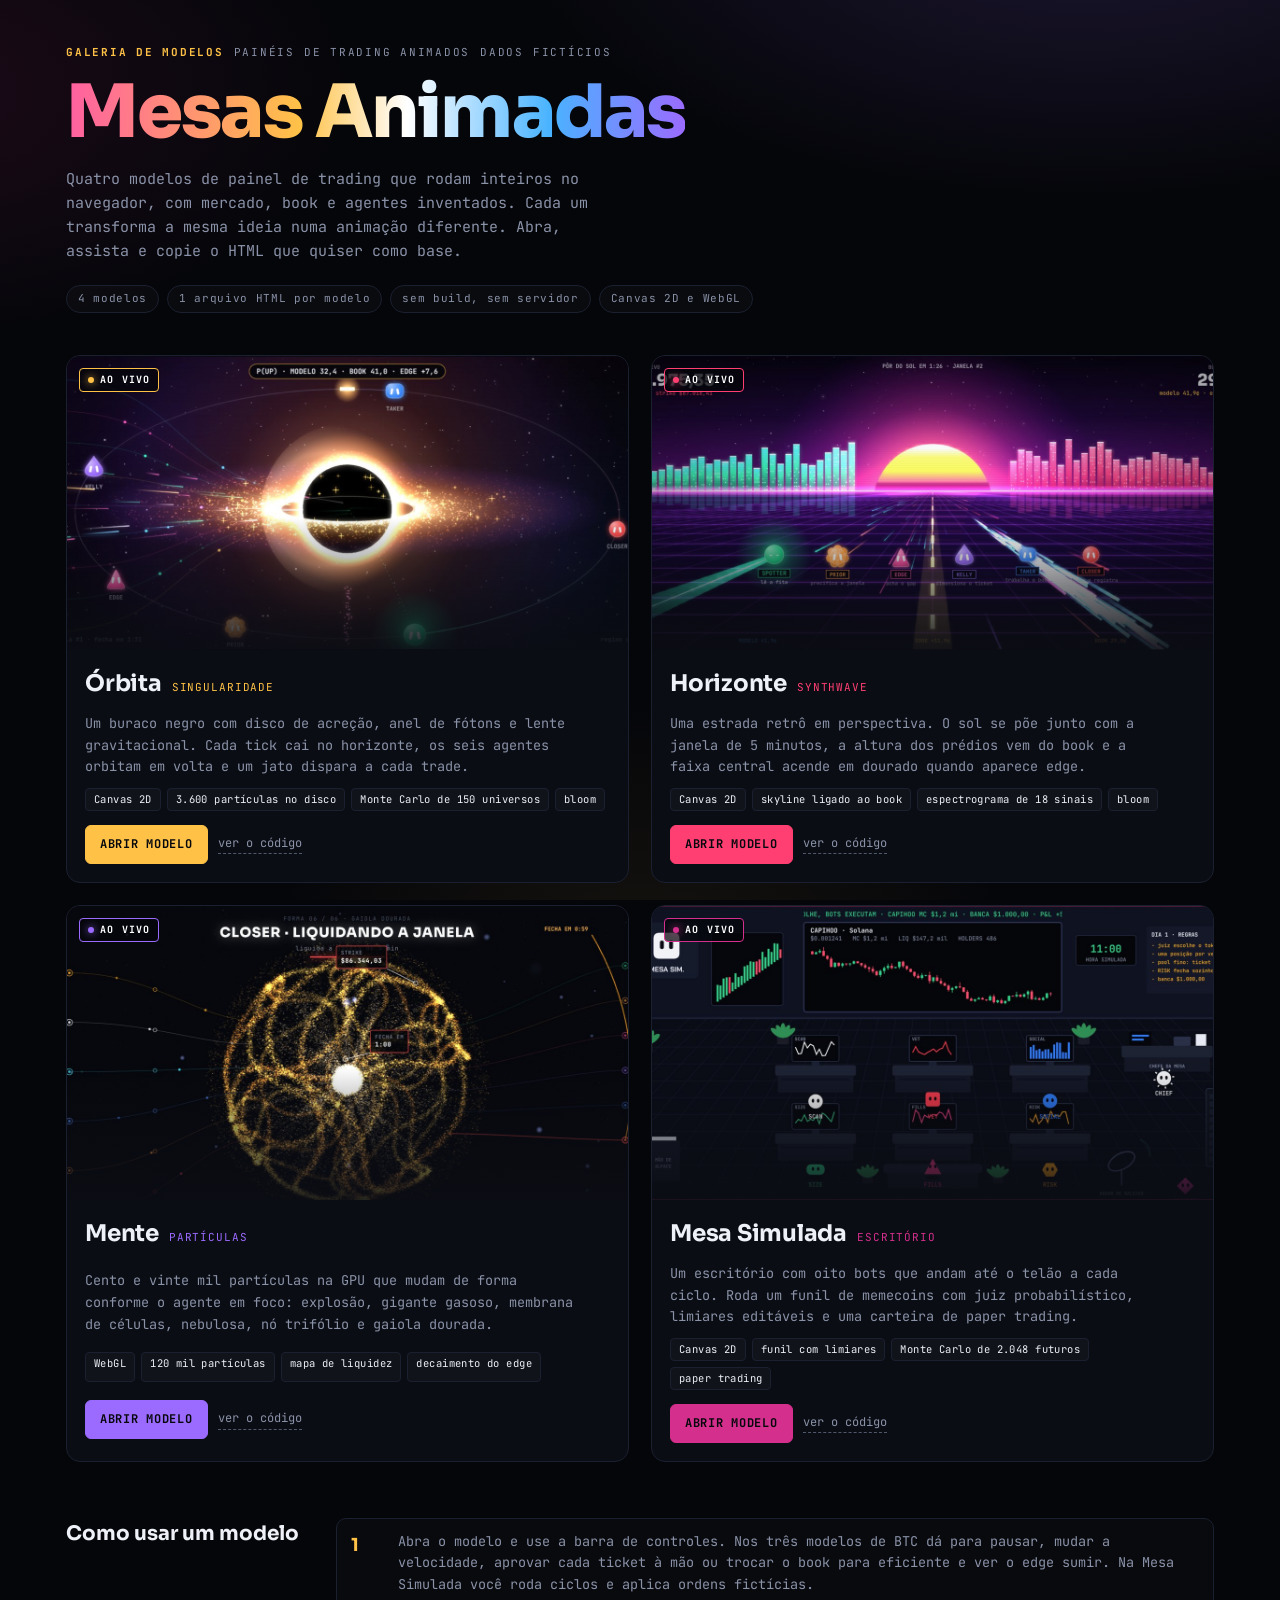
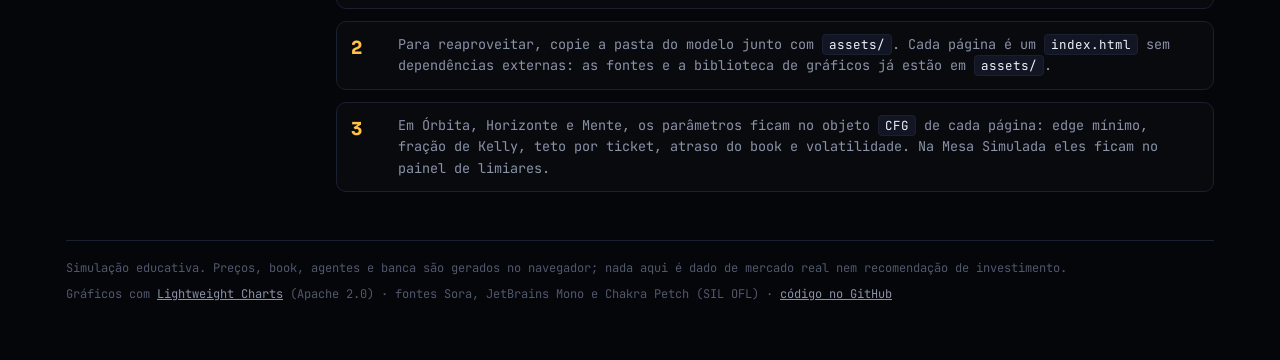
==== index.html @ a5a77b9b "Galeria Mesas Animadas com quatro modelos Adiciona a galeria e os modelos Órbita, Horizonte, Mente e" ====
<!doctype html>
<html lang="pt-BR">
<head>
<meta charset="utf-8">
<meta name="viewport" content="width=device-width, initial-scale=1, viewport-fit=cover">
<title>Mesas Animadas</title>
<meta name="description" content="Galeria de modelos de painéis de trading animados: Mesa Simulada, Órbita, Horizonte e Mente. Cada um é um HTML único que roda no navegador com dados fictícios.">
<meta property="og:title" content="Mesas Animadas">
<meta property="og:description" content="Quatro modelos de painel de trading animado, cada um num HTML único, rodando com dados fictícios.">
<meta property="og:image" content="https://lucas-reis-diniz.github.io/mesas-animadas/orbita/thumb.jpg">
<meta name="theme-color" content="#07080d">
<link rel="icon" href="assets/favicon.svg" type="image/svg+xml">
<link rel="stylesheet" href="assets/fonts.css">
<style>
/* Galeria: cabeçalho editorial curto, grade de cartões com prévia grande de cada modelo, notas de uso no fim */
:root{
  --bg:#05060a; --panel:#0b0d14; --line:#1b2030; --ink:#eef1f7; --muted:#8a92a8; --dim:#50586c;
  --magenta:#d42f8c; --gold:#ffc247; --pink:#ff3f72; --violet:#9b6bff; --cyan:#49b3ff;
  --font-display:'Sora','Segoe UI',system-ui,sans-serif;
  --font-mono:'JetBrains Mono',ui-monospace,'SFMono-Regular',Menlo,Consolas,monospace;
  color-scheme:dark;
}
*{box-sizing:border-box}
html,body{margin:0}
body{background:var(--bg);color:var(--ink);font-family:var(--font-mono);font-size:14px;line-height:1.6;
  background-image:radial-gradient(60rem 30rem at 85% -10%,rgba(155,107,255,.16),transparent 60%),radial-gradient(50rem 26rem at -10% 10%,rgba(212,47,140,.12),transparent 60%),radial-gradient(40rem 30rem at 50% 110%,rgba(255,194,71,.08),transparent 60%);background-attachment:fixed}
a{color:inherit}
.wrap{max-width:1180px;margin:0 auto;padding-inline:16px;padding-block:44px 56px}
.eyebrow{font-size:11px;letter-spacing:.16em;text-transform:uppercase;color:var(--muted);display:flex;gap:10px;align-items:center;flex-wrap:wrap}
.eyebrow b{color:var(--gold);font-weight:700}
h1{font-family:var(--font-display);font-weight:800;font-size:clamp(2.5rem,7vw,4.6rem);line-height:1;letter-spacing:-.025em;margin:14px 0 0;text-wrap:balance}
h1 span{background:linear-gradient(92deg,#ff5fa2 0%,#ffc247 38%,#ffffff 55%,#49b3ff 78%,#9b6bff 100%);-webkit-background-clip:text;background-clip:text;color:transparent}
.lede{max-width:60ch;color:var(--muted);font-size:15px;margin:18px 0 0}
.meta{display:flex;flex-wrap:wrap;gap:8px;margin-top:22px}
.meta span{font-size:11px;letter-spacing:.06em;border:1px solid var(--line);border-radius:999px;padding:4px 11px;color:var(--muted);background:rgba(255,255,255,.02)}
.grid{display:grid;gap:22px;grid-template-columns:minmax(0,1fr);margin-top:42px}
@media (min-width:860px){.grid{grid-template-columns:repeat(2,minmax(0,1fr))}}
.card{--c:#fff;position:relative;display:flex;flex-direction:column;background:var(--panel);border:1px solid var(--line);border-radius:14px;overflow:hidden;transition:transform .25s ease,border-color .25s ease,box-shadow .25s ease}
.card:hover,.card:focus-within{transform:translateY(-3px);border-color:var(--c);box-shadow:0 18px 48px -22px var(--c)}
.shot{display:block;position:relative;aspect-ratio:1200/630;max-width:100%;overflow:hidden;background:#000}
.shot img{display:block;width:100%;height:100%;object-fit:cover;transition:transform .5s ease}
.card:hover .shot img{transform:scale(1.035)}
.shot::after{content:"";position:absolute;inset:0;background:linear-gradient(180deg,transparent 55%,rgba(11,13,20,.9));pointer-events:none}
.live{position:absolute;left:12px;top:12px;z-index:1;font-size:10px;font-weight:700;letter-spacing:.12em;text-transform:uppercase;color:#fff;background:rgba(5,6,10,.72);border:1px solid var(--c);border-radius:4px;padding:3px 8px;display:flex;gap:6px;align-items:center}
.live i{width:6px;height:6px;border-radius:50%;background:var(--c);box-shadow:0 0 8px var(--c);animation:blink 1.6s ease-in-out infinite}
@keyframes blink{50%{opacity:.25}}
.body{padding:16px 18px 18px;display:grid;gap:10px;flex:1}
.name{display:flex;align-items:baseline;gap:10px;flex-wrap:wrap}
.name h2{margin:0;font-family:var(--font-display);font-weight:700;font-size:23px;letter-spacing:-.01em}
.name small{font-size:11px;letter-spacing:.08em;color:var(--c);text-transform:uppercase}
.body p{margin:0;color:var(--muted);font-size:13.5px;max-width:62ch}
.tech{display:flex;flex-wrap:wrap;gap:6px}
.tech span{font-size:10.5px;letter-spacing:.04em;color:var(--ink);border:1px solid var(--line);border-radius:4px;padding:2px 8px;background:rgba(255,255,255,.025)}
.actions{display:flex;flex-wrap:wrap;gap:10px;margin-top:4px;align-items:center}
.btn{font-weight:700;font-size:12px;letter-spacing:.06em;text-transform:uppercase;text-decoration:none;border-radius:6px;padding:9px 14px;border:1px solid var(--c);color:#07080d;background:var(--c)}
.btn:hover{filter:brightness(1.1)}
.ghost{font-size:12px;color:var(--muted);text-decoration:none;border-bottom:1px dashed var(--dim)}
.ghost:hover{color:var(--ink)}
a:focus-visible{outline:2px solid var(--cyan);outline-offset:3px;border-radius:4px}
.how{margin-top:56px;display:grid;gap:14px;grid-template-columns:minmax(0,1fr)}
@media (min-width:860px){.how{grid-template-columns:16rem minmax(0,1fr)}}
.how h3{margin:0;font-family:var(--font-display);font-weight:700;font-size:20px}
.steps{display:grid;gap:12px}
.step{display:grid;grid-template-columns:2.2rem minmax(0,1fr);gap:12px;align-items:start;padding:12px 14px;border:1px solid var(--line);border-radius:10px;background:rgba(255,255,255,.015)}
.step b{font-family:var(--font-display);font-size:18px;color:var(--gold)}
.step p{margin:0;color:var(--muted);font-size:13.5px}
.step code{font-family:var(--font-mono);font-size:12.5px;color:var(--ink);background:#121624;border:1px solid var(--line);border-radius:4px;padding:1px 6px}
footer{margin-top:48px;padding-top:18px;border-top:1px solid var(--line);color:var(--dim);font-size:12px;display:grid;gap:6px}
footer a{color:var(--muted)}
@media (prefers-reduced-motion: reduce){.card,.shot img{transition:none}.live i{animation:none}}
</style>
</head>
<body>
<div class="wrap">
  <header>
    <div class="eyebrow"><b>galeria de modelos</b><span>painéis de trading animados</span><span>dados fictícios</span></div>
    <h1><span>Mesas Animadas</span></h1>
    <p class="lede">Quatro modelos de painel de trading que rodam inteiros no navegador, com mercado, book e agentes inventados. Cada um transforma a mesma ideia numa animação diferente. Abra, assista e copie o HTML que quiser como base.</p>
    <div class="meta"><span>4 modelos</span><span>1 arquivo HTML por modelo</span><span>sem build, sem servidor</span><span>Canvas 2D e WebGL</span></div>
  </header>

  <main class="grid">
    <article class="card" style="--c:#ffc247">
      <a class="shot" href="orbita/" aria-label="Abrir o modelo Órbita"><span class="live"><i></i>ao vivo</span><img src="orbita/thumb.jpg" alt="Buraco negro com disco de acreção dourado e seis agentes em órbita" width="1200" height="630"></a>
      <div class="body">
        <div class="name"><h2>Órbita</h2><small>singularidade</small></div>
        <p>Um buraco negro com disco de acreção, anel de fótons e lente gravitacional. Cada tick cai no horizonte, os seis agentes orbitam em volta e um jato dispara a cada trade.</p>
        <div class="tech"><span>Canvas 2D</span><span>3.600 partículas no disco</span><span>Monte Carlo de 150 universos</span><span>bloom</span></div>
        <div class="actions"><a class="btn" href="orbita/">Abrir modelo</a><a class="ghost" href="https://github.com/lucas-reis-diniz/mesas-animadas/blob/main/orbita/index.html">ver o código</a></div>
      </div>
    </article>

    <article class="card" style="--c:#ff3f72">
      <a class="shot" href="horizonte/" aria-label="Abrir o modelo Horizonte"><span class="live"><i></i>ao vivo</span><img src="horizonte/thumb.jpg" alt="Estrada synthwave com sol listrado, prédios neon e seis agentes sobre as faixas" width="1200" height="630"></a>
      <div class="body">
        <div class="name"><h2>Horizonte</h2><small>synthwave</small></div>
        <p>Uma estrada retrô em perspectiva. O sol se põe junto com a janela de 5 minutos, a altura dos prédios vem do book e a faixa central acende em dourado quando aparece edge.</p>
        <div class="tech"><span>Canvas 2D</span><span>skyline ligado ao book</span><span>espectrograma de 18 sinais</span><span>bloom</span></div>
        <div class="actions"><a class="btn" href="horizonte/">Abrir modelo</a><a class="ghost" href="https://github.com/lucas-reis-diniz/mesas-animadas/blob/main/horizonte/index.html">ver o código</a></div>
      </div>
    </article>

    <article class="card" style="--c:#9b6bff">
      <a class="shot" href="mente/" aria-label="Abrir o modelo Mente"><span class="live"><i></i>ao vivo</span><img src="mente/thumb.jpg" alt="Nuvem de partículas formando uma gaiola dourada, com cartões de sinal e agentes ligados por linhas" width="1200" height="630" loading="lazy"></a>
      <div class="body">
        <div class="name"><h2>Mente</h2><small>partículas</small></div>
        <p>Cento e vinte mil partículas na GPU que mudam de forma conforme o agente em foco: explosão, gigante gasoso, membrana de células, nebulosa, nó trifólio e gaiola dourada.</p>
        <div class="tech"><span>WebGL</span><span>120 mil partículas</span><span>mapa de liquidez</span><span>decaimento do edge</span></div>
        <div class="actions"><a class="btn" href="mente/">Abrir modelo</a><a class="ghost" href="https://github.com/lucas-reis-diniz/mesas-animadas/blob/main/mente/index.html">ver o código</a></div>
      </div>
    </article>

    <article class="card" style="--c:#d42f8c">
      <a class="shot" href="mesa-simulada/" aria-label="Abrir o modelo Mesa Simulada"><span class="live"><i></i>ao vivo</span><img src="mesa-simulada/thumb.jpg" alt="Escritório visto de cima com bots coloridos andando entre as mesas e um telão de velas" width="1200" height="630" loading="lazy"></a>
      <div class="body">
        <div class="name"><h2>Mesa Simulada</h2><small>escritório</small></div>
        <p>Um escritório com oito bots que andam até o telão a cada ciclo. Roda um funil de memecoins com juiz probabilístico, limiares editáveis e uma carteira de paper trading.</p>
        <div class="tech"><span>Canvas 2D</span><span>funil com limiares</span><span>Monte Carlo de 2.048 futuros</span><span>paper trading</span></div>
        <div class="actions"><a class="btn" href="mesa-simulada/">Abrir modelo</a><a class="ghost" href="https://github.com/lucas-reis-diniz/mesas-animadas/blob/main/mesa-simulada/index.html">ver o código</a></div>
      </div>
    </article>
  </main>

  <section class="how" aria-label="Como usar os modelos">
    <h3>Como usar um modelo</h3>
    <div class="steps">
      <div class="step"><b>1</b><p>Abra o modelo e use a barra de controles. Nos três modelos de BTC dá para pausar, mudar a velocidade, aprovar cada ticket à mão ou trocar o book para eficiente e ver o edge sumir. Na Mesa Simulada você roda ciclos e aplica ordens fictícias.</p></div>
      <div class="step"><b>2</b><p>Para reaproveitar, copie a pasta do modelo junto com <code>assets/</code>. Cada página é um <code>index.html</code> sem dependências externas: as fontes e a biblioteca de gráficos já estão em <code>assets/</code>.</p></div>
      <div class="step"><b>3</b><p>Em Órbita, Horizonte e Mente, os parâmetros ficam no objeto <code>CFG</code> de cada página: edge mínimo, fração de Kelly, teto por ticket, atraso do book e volatilidade. Na Mesa Simulada eles ficam no painel de limiares.</p></div>
    </div>
  </section>

  <footer>
    <div>Simulação educativa. Preços, book, agentes e banca são gerados no navegador; nada aqui é dado de mercado real nem recomendação de investimento.</div>
    <div>Gráficos com <a href="https://github.com/tradingview/lightweight-charts">Lightweight Charts</a> (Apache 2.0) · fontes Sora, JetBrains Mono e Chakra Petch (SIL OFL) · <a href="https://github.com/lucas-reis-diniz/mesas-animadas">código no GitHub</a></div>
  </footer>
</div>
</body>
</html>
---- assets/fonts.css ----
/* Fontes servidas pelo próprio site (SIL Open Font License, ver assets/fonts/OFL-*.txt) */
@font-face{font-family:'Sora';font-style:normal;font-weight:600;font-display:swap;src:url(fonts/sora-latin-600-normal.woff2) format('woff2')}
@font-face{font-family:'Sora';font-style:normal;font-weight:700;font-display:swap;src:url(fonts/sora-latin-700-normal.woff2) format('woff2')}
@font-face{font-family:'Sora';font-style:normal;font-weight:800;font-display:swap;src:url(fonts/sora-latin-800-normal.woff2) format('woff2')}
@font-face{font-family:'JetBrains Mono';font-style:normal;font-weight:400;font-display:swap;src:url(fonts/jetbrains-mono-latin-400-normal.woff2) format('woff2')}
@font-face{font-family:'JetBrains Mono';font-style:normal;font-weight:500;font-display:swap;src:url(fonts/jetbrains-mono-latin-500-normal.woff2) format('woff2')}
@font-face{font-family:'JetBrains Mono';font-style:normal;font-weight:700;font-display:swap;src:url(fonts/jetbrains-mono-latin-700-normal.woff2) format('woff2')}
@font-face{font-family:'Chakra Petch';font-style:normal;font-weight:600;font-display:swap;src:url(fonts/chakra-petch-latin-600-normal.woff2) format('woff2')}
@font-face{font-family:'Chakra Petch';font-style:normal;font-weight:700;font-display:swap;src:url(fonts/chakra-petch-latin-700-normal.woff2) format('woff2')}
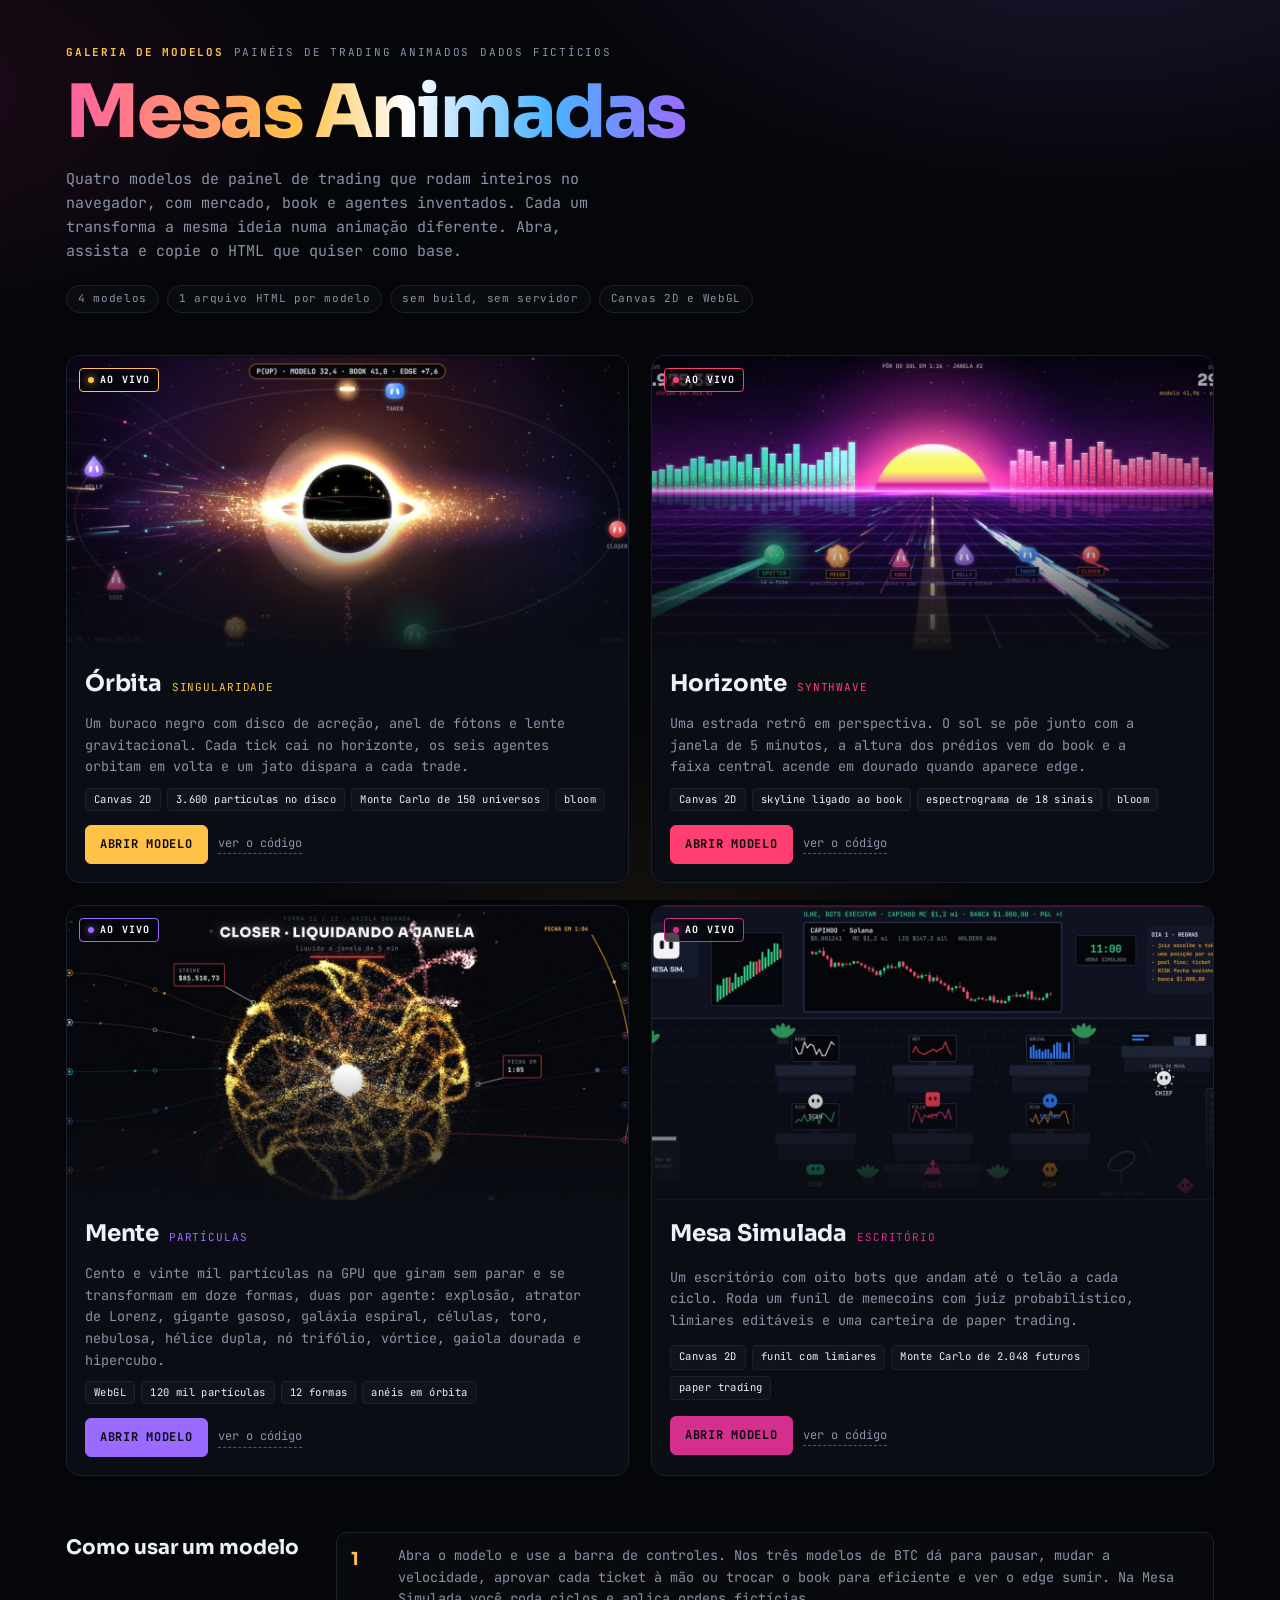
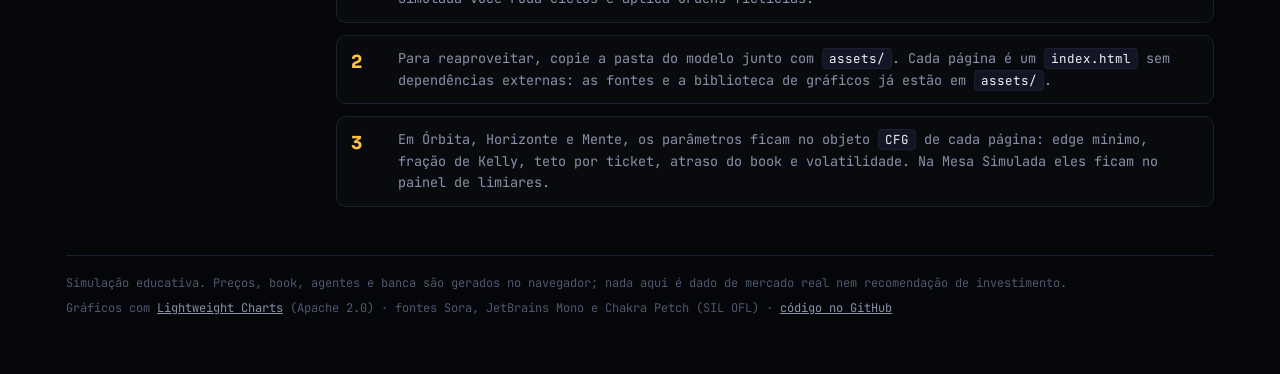
==== commit 1081f48c: "Mente: doze formas, giro contínuo e anéis em órbita Cada agente ganha duas formas (explosão e atrato" ====
--- a/index.html
+++ b/index.html
@@ -104,8 +104,8 @@
       <a class="shot" href="mente/" aria-label="Abrir o modelo Mente"><span class="live"><i></i>ao vivo</span><img src="mente/thumb.jpg" alt="Nuvem de partículas formando uma gaiola dourada, com cartões de sinal e agentes ligados por linhas" width="1200" height="630" loading="lazy"></a>
       <div class="body">
         <div class="name"><h2>Mente</h2><small>partículas</small></div>
-        <p>Cento e vinte mil partículas na GPU que mudam de forma conforme o agente em foco: explosão, gigante gasoso, membrana de células, nebulosa, nó trifólio e gaiola dourada.</p>
-        <div class="tech"><span>WebGL</span><span>120 mil partículas</span><span>mapa de liquidez</span><span>decaimento do edge</span></div>
+        <p>Cento e vinte mil partículas na GPU que giram sem parar e se transformam em doze formas, duas por agente: explosão, atrator de Lorenz, gigante gasoso, galáxia espiral, células, toro, nebulosa, hélice dupla, nó trifólio, vórtice, gaiola dourada e hipercubo.</p>
+        <div class="tech"><span>WebGL</span><span>120 mil partículas</span><span>12 formas</span><span>anéis em órbita</span></div>
         <div class="actions"><a class="btn" href="mente/">Abrir modelo</a><a class="ghost" href="https://github.com/lucas-reis-diniz/mesas-animadas/blob/main/mente/index.html">ver o código</a></div>
       </div>
     </article>
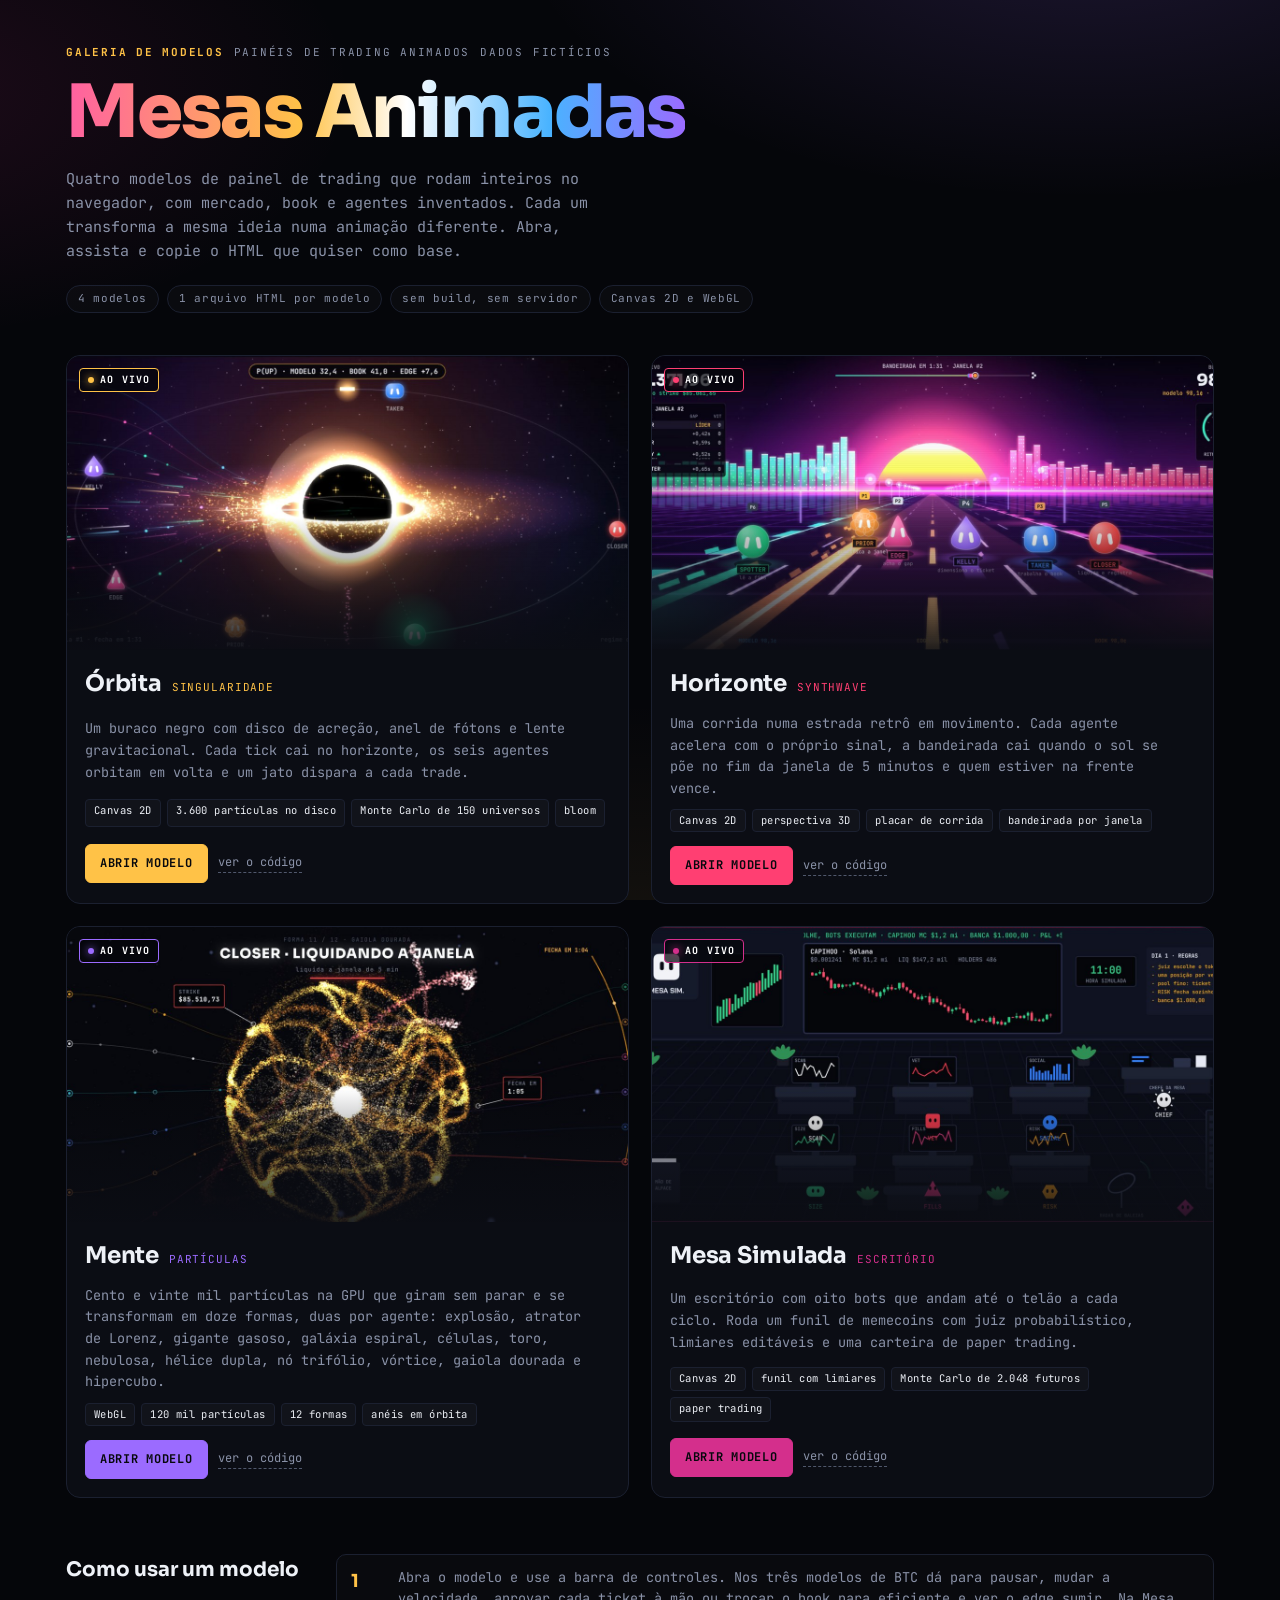
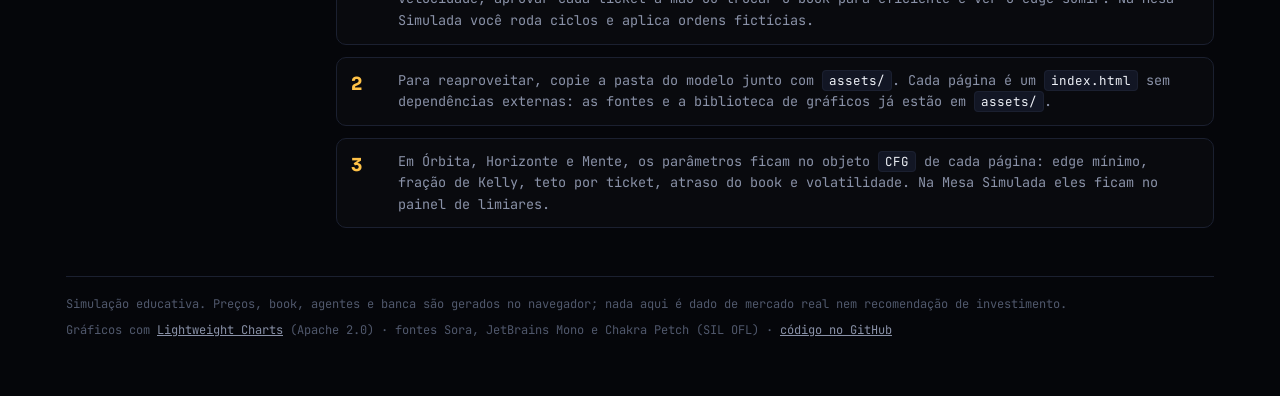
==== commit 70c63b32: "Horizonte: corrida entre os agentes com a estrada em movimento A estrada agora tem perspectiva real " ====
--- a/index.html
+++ b/index.html
@@ -94,8 +94,8 @@
       <a class="shot" href="horizonte/" aria-label="Abrir o modelo Horizonte"><span class="live"><i></i>ao vivo</span><img src="horizonte/thumb.jpg" alt="Estrada synthwave com sol listrado, prédios neon e seis agentes sobre as faixas" width="1200" height="630"></a>
       <div class="body">
         <div class="name"><h2>Horizonte</h2><small>synthwave</small></div>
-        <p>Uma estrada retrô em perspectiva. O sol se põe junto com a janela de 5 minutos, a altura dos prédios vem do book e a faixa central acende em dourado quando aparece edge.</p>
-        <div class="tech"><span>Canvas 2D</span><span>skyline ligado ao book</span><span>espectrograma de 18 sinais</span><span>bloom</span></div>
+        <p>Uma corrida numa estrada retrô em movimento. Cada agente acelera com o próprio sinal, a bandeirada cai quando o sol se põe no fim da janela de 5 minutos e quem estiver na frente vence.</p>
+        <div class="tech"><span>Canvas 2D</span><span>perspectiva 3D</span><span>placar de corrida</span><span>bandeirada por janela</span></div>
         <div class="actions"><a class="btn" href="horizonte/">Abrir modelo</a><a class="ghost" href="https://github.com/lucas-reis-diniz/mesas-animadas/blob/main/horizonte/index.html">ver o código</a></div>
       </div>
     </article>
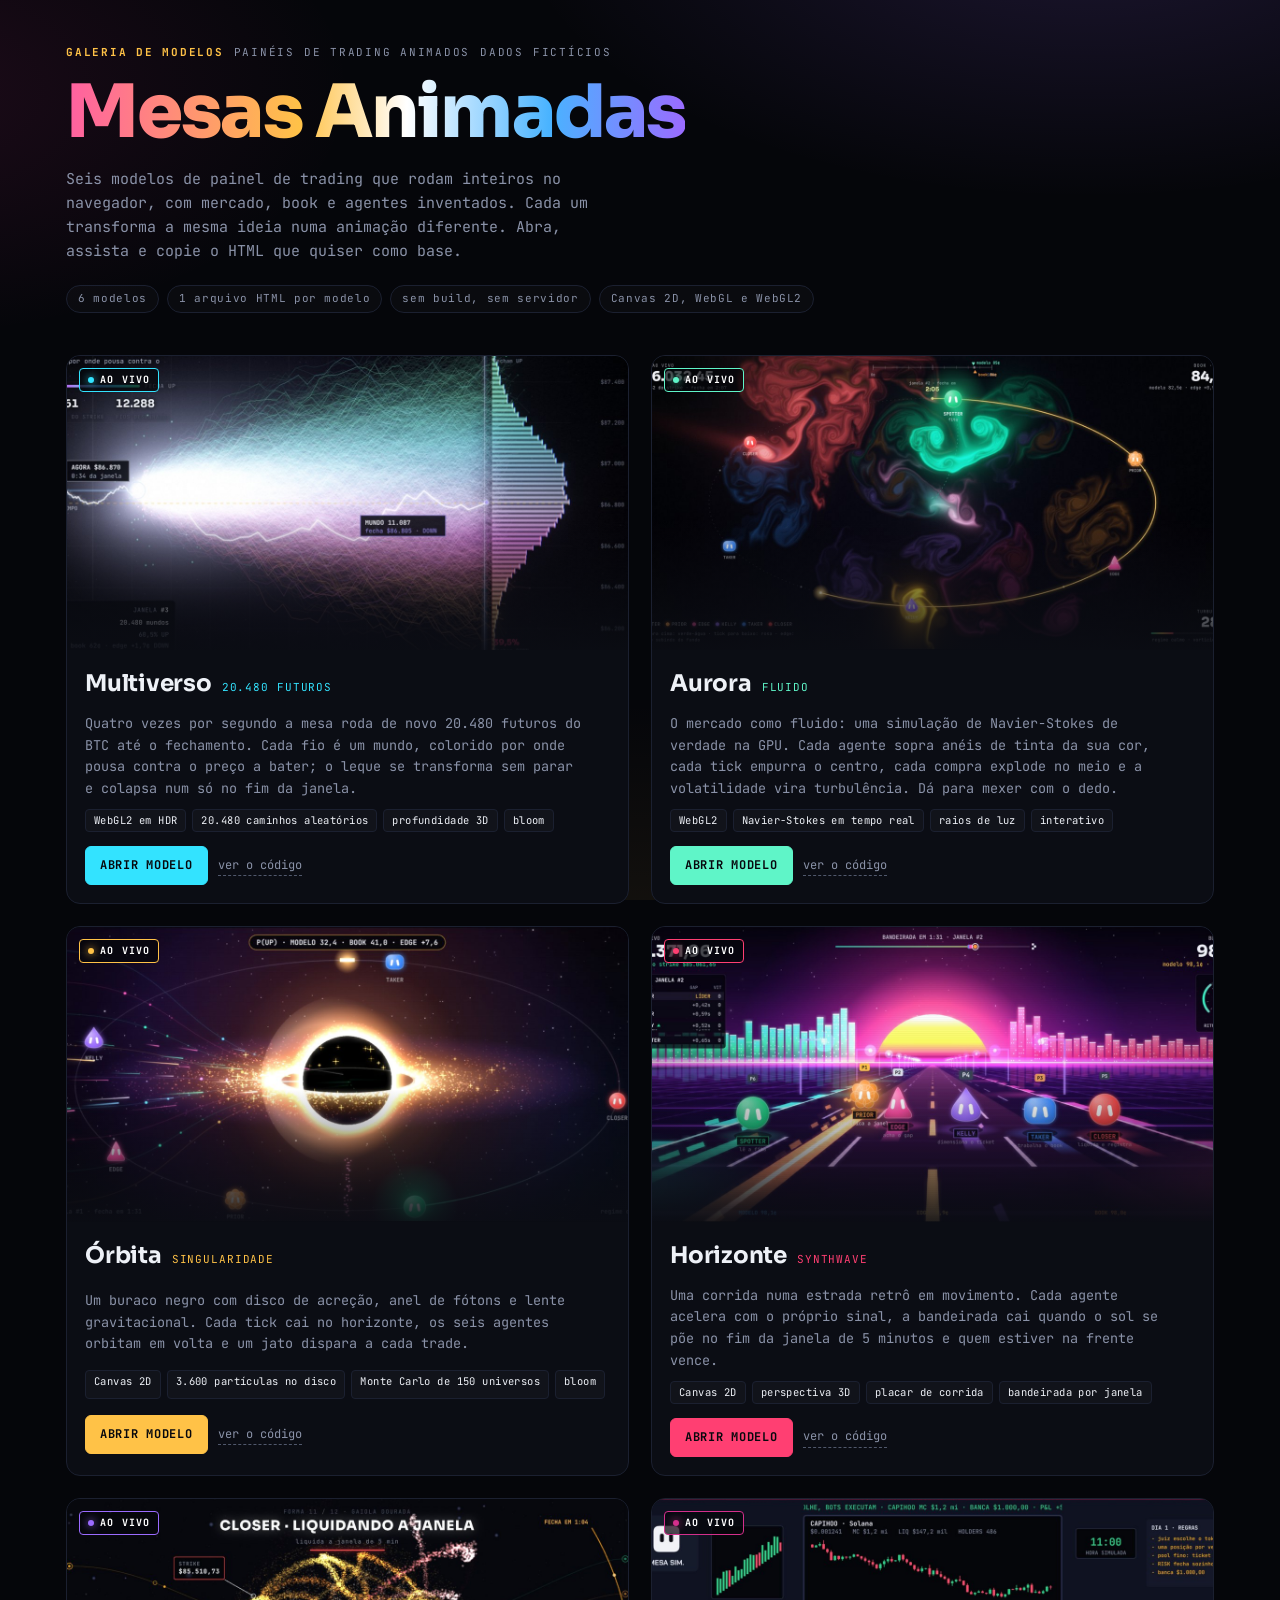
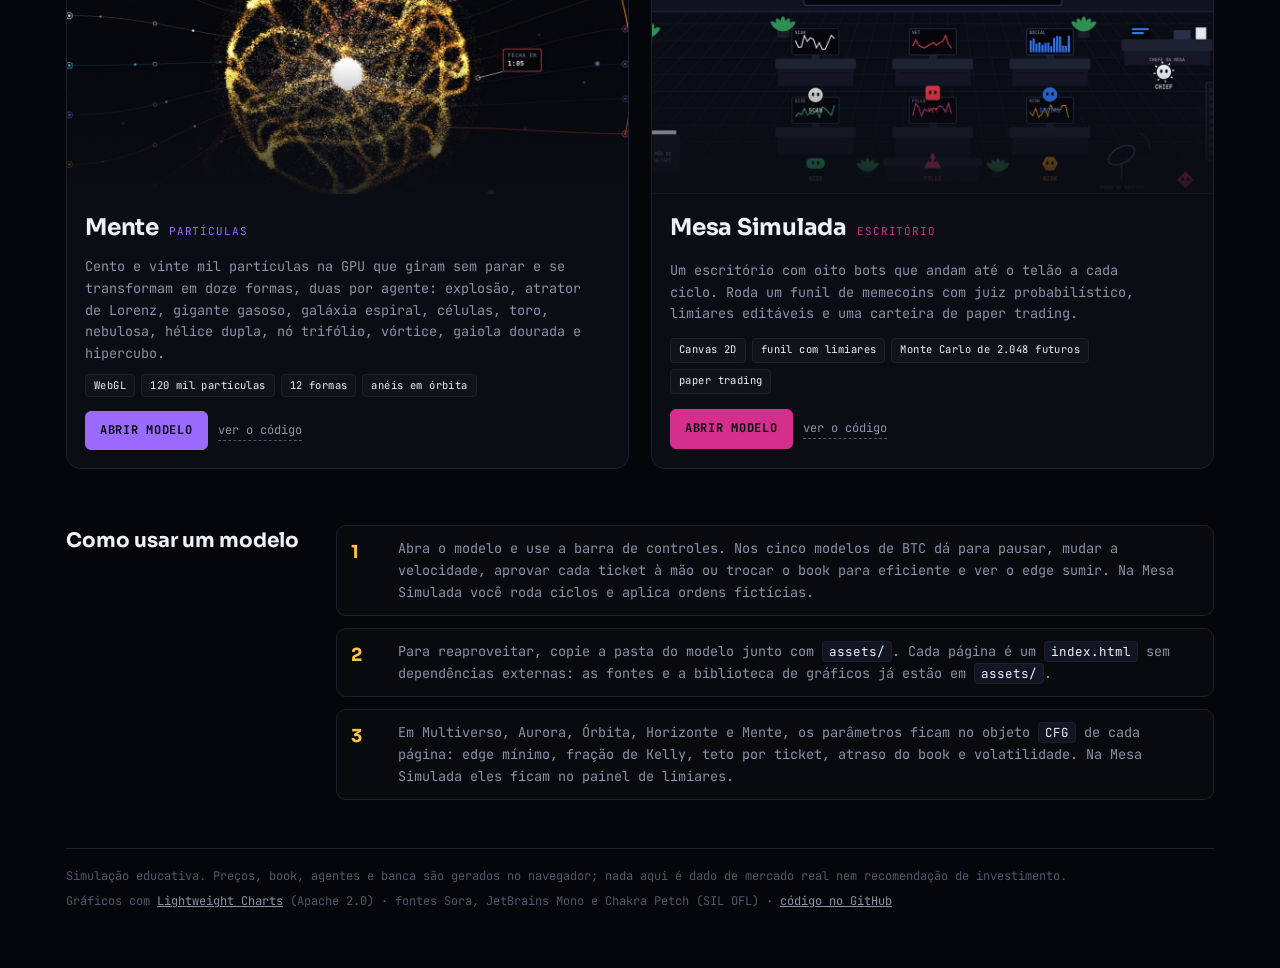
==== commit f37d2d08: "Multiverso e Aurora: dois modelos novos em WebGL2 Multiverso desenha os 20.480 futuros do BTC até o " ====
--- a/index.html
+++ b/index.html
@@ -4,10 +4,10 @@
 <meta charset="utf-8">
 <meta name="viewport" content="width=device-width, initial-scale=1, viewport-fit=cover">
 <title>Mesas Animadas</title>
-<meta name="description" content="Galeria de modelos de painéis de trading animados: Mesa Simulada, Órbita, Horizonte e Mente. Cada um é um HTML único que roda no navegador com dados fictícios.">
+<meta name="description" content="Galeria de modelos de painéis de trading animados: Multiverso, Aurora, Órbita, Horizonte, Mente e Mesa Simulada. Cada um é um HTML único que roda no navegador com dados fictícios.">
 <meta property="og:title" content="Mesas Animadas">
-<meta property="og:description" content="Quatro modelos de painel de trading animado, cada um num HTML único, rodando com dados fictícios.">
-<meta property="og:image" content="https://lucas-reis-diniz.github.io/mesas-animadas/orbita/thumb.jpg">
+<meta property="og:description" content="Seis modelos de painel de trading animado, cada um num HTML único, rodando com dados fictícios.">
+<meta property="og:image" content="https://lucas-reis-diniz.github.io/mesas-animadas/multiverso/thumb.jpg">
 <meta name="theme-color" content="#07080d">
 <link rel="icon" href="assets/favicon.svg" type="image/svg+xml">
 <link rel="stylesheet" href="assets/fonts.css">
@@ -75,11 +75,31 @@
   <header>
     <div class="eyebrow"><b>galeria de modelos</b><span>painéis de trading animados</span><span>dados fictícios</span></div>
     <h1><span>Mesas Animadas</span></h1>
-    <p class="lede">Quatro modelos de painel de trading que rodam inteiros no navegador, com mercado, book e agentes inventados. Cada um transforma a mesma ideia numa animação diferente. Abra, assista e copie o HTML que quiser como base.</p>
-    <div class="meta"><span>4 modelos</span><span>1 arquivo HTML por modelo</span><span>sem build, sem servidor</span><span>Canvas 2D e WebGL</span></div>
+    <p class="lede">Seis modelos de painel de trading que rodam inteiros no navegador, com mercado, book e agentes inventados. Cada um transforma a mesma ideia numa animação diferente. Abra, assista e copie o HTML que quiser como base.</p>
+    <div class="meta"><span>6 modelos</span><span>1 arquivo HTML por modelo</span><span>sem build, sem servidor</span><span>Canvas 2D, WebGL e WebGL2</span></div>
   </header>
 
   <main class="grid">
+    <article class="card" style="--c:#33e3ff">
+      <a class="shot" href="multiverso/" aria-label="Abrir o modelo Multiverso"><span class="live"><i></i>ao vivo</span><img src="multiverso/thumb.jpg" alt="Leque de milhares de futuros do preço saindo do presente, brancos no núcleo, ciano em cima e rosa embaixo, pousando numa cortina de barras" width="1200" height="630"></a>
+      <div class="body">
+        <div class="name"><h2>Multiverso</h2><small>20.480 futuros</small></div>
+        <p>Quatro vezes por segundo a mesa roda de novo 20.480 futuros do BTC até o fechamento. Cada fio é um mundo, colorido por onde pousa contra o preço a bater; o leque se transforma sem parar e colapsa num só no fim da janela.</p>
+        <div class="tech"><span>WebGL2 em HDR</span><span>20.480 caminhos aleatórios</span><span>profundidade 3D</span><span>bloom</span></div>
+        <div class="actions"><a class="btn" href="multiverso/">Abrir modelo</a><a class="ghost" href="https://github.com/lucas-reis-diniz/mesas-animadas/blob/main/multiverso/index.html">ver o código</a></div>
+      </div>
+    </article>
+
+    <article class="card" style="--c:#5ff5c8">
+      <a class="shot" href="aurora/" aria-label="Abrir o modelo Aurora"><span class="live"><i></i>ao vivo</span><img src="aurora/thumb.jpg" alt="Tinta colorida girando num fluido escuro, soprada por seis agentes em órbita" width="1200" height="630"></a>
+      <div class="body">
+        <div class="name"><h2>Aurora</h2><small>fluido</small></div>
+        <p>O mercado como fluido: uma simulação de Navier-Stokes de verdade na GPU. Cada agente sopra anéis de tinta da sua cor, cada tick empurra o centro, cada compra explode no meio e a volatilidade vira turbulência. Dá para mexer com o dedo.</p>
+        <div class="tech"><span>WebGL2</span><span>Navier-Stokes em tempo real</span><span>raios de luz</span><span>interativo</span></div>
+        <div class="actions"><a class="btn" href="aurora/">Abrir modelo</a><a class="ghost" href="https://github.com/lucas-reis-diniz/mesas-animadas/blob/main/aurora/index.html">ver o código</a></div>
+      </div>
+    </article>
+
     <article class="card" style="--c:#ffc247">
       <a class="shot" href="orbita/" aria-label="Abrir o modelo Órbita"><span class="live"><i></i>ao vivo</span><img src="orbita/thumb.jpg" alt="Buraco negro com disco de acreção dourado e seis agentes em órbita" width="1200" height="630"></a>
       <div class="body">
@@ -124,9 +144,9 @@
   <section class="how" aria-label="Como usar os modelos">
     <h3>Como usar um modelo</h3>
     <div class="steps">
-      <div class="step"><b>1</b><p>Abra o modelo e use a barra de controles. Nos três modelos de BTC dá para pausar, mudar a velocidade, aprovar cada ticket à mão ou trocar o book para eficiente e ver o edge sumir. Na Mesa Simulada você roda ciclos e aplica ordens fictícias.</p></div>
+      <div class="step"><b>1</b><p>Abra o modelo e use a barra de controles. Nos cinco modelos de BTC dá para pausar, mudar a velocidade, aprovar cada ticket à mão ou trocar o book para eficiente e ver o edge sumir. Na Mesa Simulada você roda ciclos e aplica ordens fictícias.</p></div>
       <div class="step"><b>2</b><p>Para reaproveitar, copie a pasta do modelo junto com <code>assets/</code>. Cada página é um <code>index.html</code> sem dependências externas: as fontes e a biblioteca de gráficos já estão em <code>assets/</code>.</p></div>
-      <div class="step"><b>3</b><p>Em Órbita, Horizonte e Mente, os parâmetros ficam no objeto <code>CFG</code> de cada página: edge mínimo, fração de Kelly, teto por ticket, atraso do book e volatilidade. Na Mesa Simulada eles ficam no painel de limiares.</p></div>
+      <div class="step"><b>3</b><p>Em Multiverso, Aurora, Órbita, Horizonte e Mente, os parâmetros ficam no objeto <code>CFG</code> de cada página: edge mínimo, fração de Kelly, teto por ticket, atraso do book e volatilidade. Na Mesa Simulada eles ficam no painel de limiares.</p></div>
     </div>
   </section>
 
